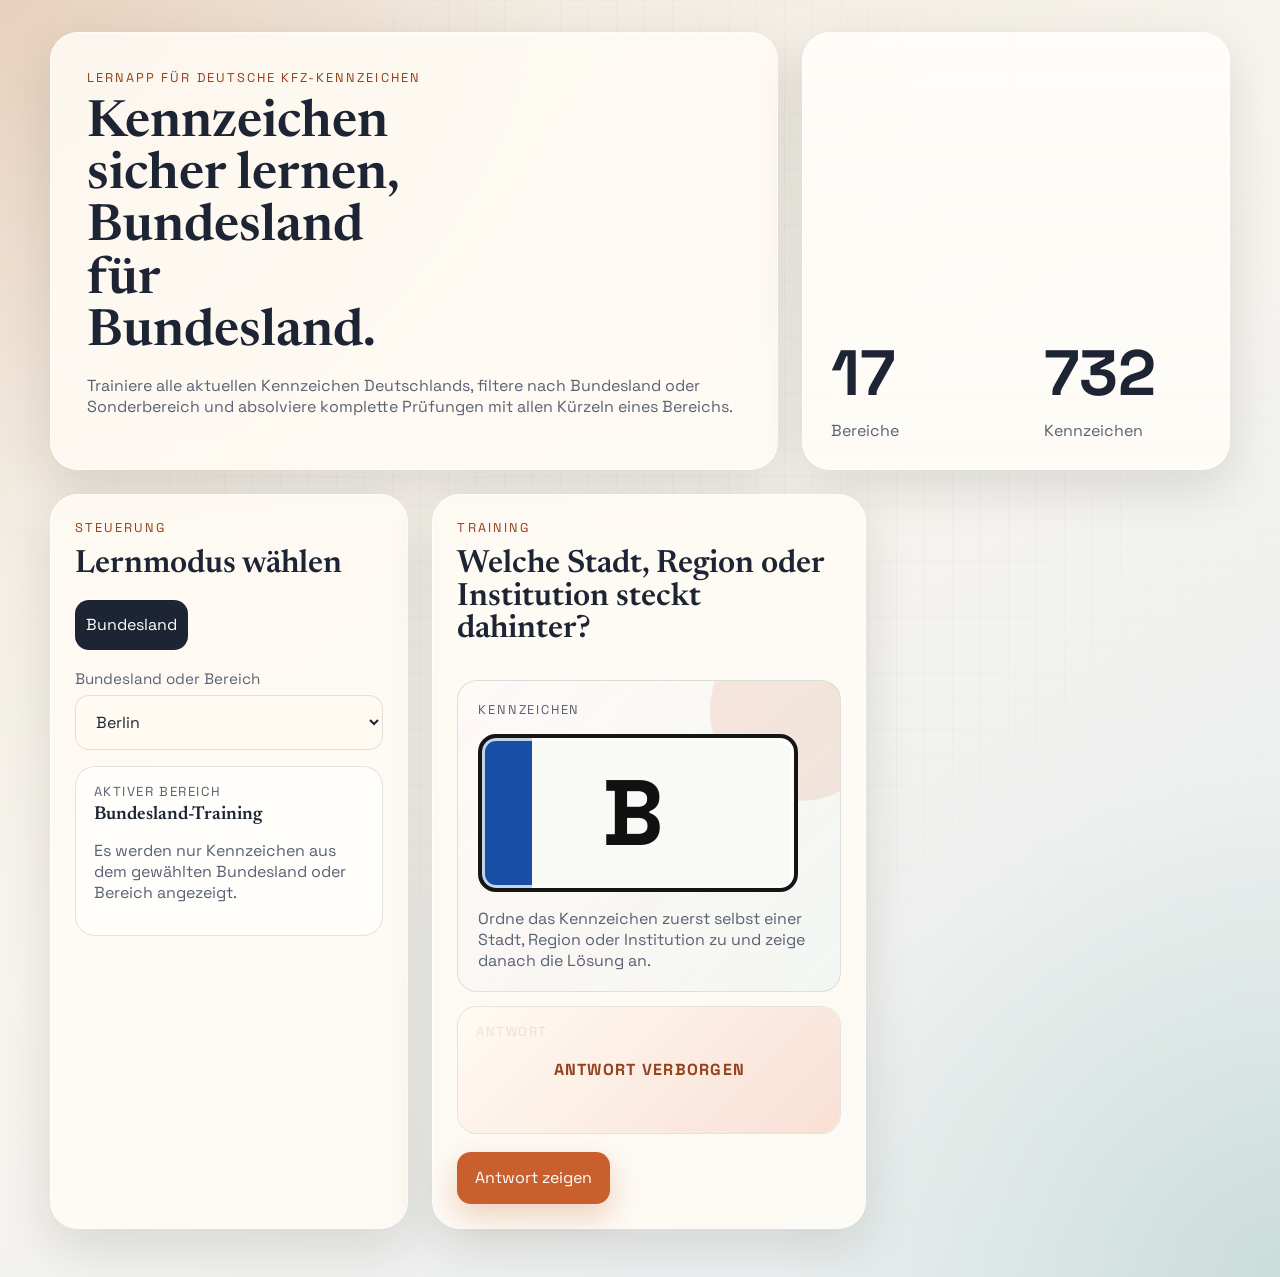
==== index.html @ 7211979e "Add files via upload" ====
<!DOCTYPE html>
<html lang="de">
<head>
    <meta charset="UTF-8">
    <meta name="viewport" content="width=device-width, initial-scale=1.0">
    <title>Kennzeichen Trainer Deutschland</title>
    <link rel="preconnect" href="https://fonts.googleapis.com">
    <link rel="preconnect" href="https://fonts.gstatic.com" crossorigin>
    <link href="https://fonts.googleapis.com/css2?family=Space+Grotesk:wght@400;500;700&family=Newsreader:opsz,wght@6..72,600&display=swap" rel="stylesheet">
    <link rel="stylesheet" href="styles.css">
</head>
<body>
    <div class="page-shell">
        <header class="hero">
            <div class="hero__copy">
                <p class="eyebrow">Lernapp für deutsche Kfz-Kennzeichen</p>
                <h1>Kennzeichen sicher lernen, Bundesland für Bundesland.</h1>
                <p class="hero__text">
                    Trainiere alle aktuellen Kennzeichen Deutschlands, filtere nach Bundesland oder Sonderbereich und absolviere komplette Prüfungen mit allen Kürzeln eines Bereichs.
                </p>
            </div>
            <div class="hero__stats" aria-label="Uebersicht">
                <article>
                    <span id="state-count">16</span>
                    <p>Bereiche</p>
                </article>
                <article>
                    <span id="plate-count">0</span>
                    <p>Kennzeichen</p>
                </article>
            </div>
        </header>

        <main class="app-grid">
            <section class="panel controls-panel">
                <div class="panel__header">
                    <p class="eyebrow">Steuerung</p>
                    <h2>Lernmodus wählen</h2>
                </div>

                <div class="mode-switch" role="tablist" aria-label="Lernmodi">
                    <button class="mode-switch__button is-active" data-mode="state" role="tab" aria-selected="true">Bundesland</button>
                </div>

                <label class="field" for="state-select">
                    <span>Bundesland oder Bereich</span>
                    <select id="state-select"></select>
                </label>

                <div class="status-card">
                    <p class="status-card__label">Aktiver Bereich</p>
                    <h3 id="status-title">Zufälliges Kennzeichen</h3>
                    <p id="status-text">Wähle einen Modus und beginne mit dem Training.</p>
                </div>
            </section>

            <section class="panel trainer-panel">
                <div class="panel__header">
                    <p class="eyebrow">Training</p>
                    <h2>Welche Stadt, Region oder Institution steckt dahinter?</h2>
                </div>

                <div class="plate-card" id="plate-card">
                    <p class="plate-card__prefix">Kennzeichen</p>
                    <div class="plate-display" id="plate-display">B</div>
                    <p class="plate-hint" id="plate-hint">Tippe auf Antwort zeigen oder gib deine Vermutung zuerst selbst ab.</p>
                </div>

                <div class="answer-card" id="answer-card" aria-live="polite">
                    <p class="answer-card__label">Antwort</p>
                    <h3 id="answer-state">Berlin</h3>
                    <p id="answer-region">Stadt Berlin</p>
                </div>

                <div class="actions trainer-actions">
                    <button id="next-button" class="button button--primary">Antwort zeigen</button>
                </div>

            </section>

        </main>
    </div>

    <script src="plate-origin-data.js"></script>
    <script src="plate-data.js"></script>
    <script src="app.js"></script>
</body>
</html>
---- styles.css ----
:root {
    --bg: #f2efe8;
    --surface: rgba(255, 252, 245, 0.86);
    --surface-strong: #fffaf2;
    --text: #1d2433;
    --muted: #596273;
    --line: rgba(29, 36, 51, 0.12);
    --accent: #c95f2d;
    --accent-dark: #95411c;
    --accent-soft: #f6d4c5;
    --success: #1f7a5c;
    --danger: #8f2d2d;
    --shadow: 0 18px 50px rgba(35, 28, 18, 0.12);
    --radius-xl: 28px;
    --radius-lg: 20px;
    --radius-md: 14px;
}

* {
    box-sizing: border-box;
}

body {
    margin: 0;
    min-height: 100vh;
    font-family: "Space Grotesk", sans-serif;
    color: var(--text);
    background:
        radial-gradient(circle at top left, rgba(201, 95, 45, 0.18), transparent 32%),
        radial-gradient(circle at bottom right, rgba(31, 122, 92, 0.14), transparent 28%),
        linear-gradient(145deg, #efe9dc 0%, #f7f4ee 46%, #e6edf0 100%);
}

body::before {
    content: "";
    position: fixed;
    inset: 0;
    pointer-events: none;
    background-image: linear-gradient(rgba(29, 36, 51, 0.02) 1px, transparent 1px), linear-gradient(90deg, rgba(29, 36, 51, 0.02) 1px, transparent 1px);
    background-size: 28px 28px;
    mask-image: radial-gradient(circle at center, black 50%, transparent 95%);
}

.page-shell {
    position: relative;
    width: min(1180px, calc(100% - 2rem));
    margin: 0 auto;
    padding: 2rem 0 3rem;
}

.hero {
    display: grid;
    grid-template-columns: 1.7fr 1fr;
    gap: 1.5rem;
    align-items: stretch;
    margin-bottom: 1.5rem;
}

.hero__copy,
.hero__stats,
.panel {
    backdrop-filter: blur(16px);
    background: var(--surface);
    border: 1px solid rgba(255, 255, 255, 0.65);
    border-radius: var(--radius-xl);
    box-shadow: var(--shadow);
}

.hero__copy {
    padding: 2.25rem;
}

.hero__copy h1,
.panel__header h2,
.answer-card h3,
.status-card h3,
.exam-results h3 {
    margin: 0;
    font-family: "Newsreader", serif;
    font-weight: 600;
    line-height: 1.02;
}

.hero__copy h1 {
    font-size: clamp(2.5rem, 4vw, 4.7rem);
    max-width: 11ch;
}

.eyebrow {
    margin: 0 0 0.75rem;
    text-transform: uppercase;
    letter-spacing: 0.16em;
    font-size: 0.8rem;
    color: var(--accent-dark);
}

.hero__text,
.status-card p,
.plate-hint,
.memory-tip p,
.exam-feedback,
.field span {
    color: var(--muted);
}

.hero__stats {
    display: grid;
    grid-template-columns: 1fr 1fr;
    gap: 1px;
    overflow: hidden;
}

.hero__stats article {
    padding: 1.75rem;
    background: linear-gradient(180deg, rgba(255, 255, 255, 0.45), rgba(255, 255, 255, 0.2));
    display: flex;
    flex-direction: column;
    justify-content: end;
}

.hero__stats span {
    font-size: clamp(2.4rem, 5vw, 4rem);
    font-weight: 700;
}

.hero__stats p {
    margin: 0.4rem 0 0;
    color: var(--muted);
}

.app-grid {
    display: grid;
    grid-template-columns: 0.95fr 1.15fr 0.9fr;
    gap: 1.5rem;
}

.panel {
    padding: 1.5rem;
}

.trainer-panel {
    display: flex;
    flex-direction: column;
    gap: 0.9rem;
}

.panel__header {
    margin-bottom: 1.2rem;
}

.panel__header h2 {
    font-size: 2rem;
}

.mode-switch {
    display: grid;
    grid-template-columns: repeat(3, 1fr);
    gap: 0.6rem;
    margin-bottom: 1.2rem;
}

.mode-switch__button,
.button,
select,
input {
    border: 0;
    border-radius: var(--radius-md);
    font: inherit;
}

.mode-switch__button {
    padding: 0.9rem 0.7rem;
    background: rgba(29, 36, 51, 0.06);
    color: var(--text);
    cursor: pointer;
    transition: transform 180ms ease, background-color 180ms ease, color 180ms ease;
}

.mode-switch__button:hover,
.button:hover {
    transform: translateY(-1px);
}

.mode-switch__button.is-active {
    background: var(--text);
    color: #fff;
}

.field {
    display: block;
    margin-bottom: 1rem;
}

.field span {
    display: block;
    margin-bottom: 0.45rem;
    font-size: 0.95rem;
}

select,
input {
    width: 100%;
    padding: 0.95rem 1rem;
    background: var(--surface-strong);
    border: 1px solid var(--line);
    color: var(--text);
}

.actions {
    display: flex;
    flex-wrap: wrap;
    gap: 0.8rem;
    margin-bottom: 1rem;
}

.trainer-actions {
    margin: 0;
    margin-top: 0.25rem;
}

.button {
    padding: 0.95rem 1.1rem;
    cursor: pointer;
    transition: transform 180ms ease, background-color 180ms ease, box-shadow 180ms ease;
}

.button--primary {
    background: var(--accent);
    color: #fff;
    box-shadow: 0 12px 30px rgba(201, 95, 45, 0.28);
}

.button--secondary {
    background: var(--success);
    color: #fff;
}

.button--ghost {
    background: rgba(29, 36, 51, 0.08);
    color: var(--text);
}

.button:disabled {
    opacity: 0.5;
    cursor: not-allowed;
    transform: none;
    box-shadow: none;
}

.status-card,
.answer-card,
.memory-tip,
.exam-feedback,
.exam-results,
.plate-card,
.exam-progress {
    border: 1px solid var(--line);
    border-radius: var(--radius-lg);
    background: rgba(255, 255, 255, 0.58);
}

.status-card,
.answer-card,
.memory-tip,
.exam-feedback,
.exam-results,
.exam-progress {
    padding: 1rem 1.1rem;
}

.answer-card {
    min-height: 118px;
    display: flex;
    flex-direction: column;
    justify-content: center;
}

.status-card__label,
.answer-card__label,
.memory-tip__label,
.exam-progress__label {
    margin: 0 0 0.3rem;
    font-size: 0.82rem;
    text-transform: uppercase;
    letter-spacing: 0.12em;
    color: var(--accent-dark);
}

.plate-card {
    position: relative;
    overflow: hidden;
    padding: 1.25rem;
    min-height: 290px;
    display: flex;
    flex-direction: column;
    justify-content: center;
    gap: 1rem;
    background:
        linear-gradient(135deg, rgba(255, 255, 255, 0.86), rgba(255, 255, 255, 0.62)),
        linear-gradient(120deg, rgba(201, 95, 45, 0.22), rgba(31, 122, 92, 0.14));
}

.plate-card::after {
    content: "";
    position: absolute;
    width: 180px;
    height: 180px;
    right: -50px;
    top: -60px;
    border-radius: 50%;
    background: rgba(201, 95, 45, 0.12);
}

.plate-card__prefix {
    margin: 0;
    text-transform: uppercase;
    letter-spacing: 0.14em;
    font-size: 0.8rem;
    color: var(--muted);
}

.plate-display {
    position: relative;
    z-index: 1;
    display: inline-flex;
    align-items: center;
    justify-content: center;
    width: min(100%, 320px);
    min-height: 116px;
    padding: 1rem 1.5rem;
    border-radius: 18px;
    border: 4px solid #151515;
    background: linear-gradient(90deg, #184ea6 0 16%, #f9f9f6 16% 100%);
    color: #111;
    font-size: clamp(3rem, 10vw, 5.8rem);
    font-weight: 700;
    letter-spacing: 0.12em;
    box-shadow: inset 0 0 0 3px rgba(255, 255, 255, 0.75);
}

.plate-hint {
    position: relative;
    z-index: 1;
    margin: 0;
}

.answer-card,
.memory-tip {
    margin-top: 0;
}

.answer-card.is-concealed h3,
.answer-card.is-concealed p:last-child {
    opacity: 0;
}

.answer-card.is-concealed {
    position: relative;
}

.answer-card.is-concealed::after {
    content: "Antwort verborgen";
    position: absolute;
    inset: 0;
    display: flex;
    align-items: center;
    justify-content: center;
    font-weight: 700;
    letter-spacing: 0.08em;
    text-transform: uppercase;
    color: var(--accent-dark);
    background: linear-gradient(135deg, rgba(255, 250, 242, 0.9), rgba(246, 212, 197, 0.72));
    border-radius: inherit;
}

.exam-progress {
    display: grid;
    grid-template-columns: 1fr auto;
    gap: 1rem;
    align-items: center;
    margin-bottom: 1rem;
}

.exam-feedback {
    min-height: 92px;
}

.exam-results ul {
    margin: 0.8rem 0 0;
    padding-left: 1.2rem;
}

.exam-results li + li {
    margin-top: 0.35rem;
}

.hidden {
    display: none;
}

@media (max-width: 1080px) {
    .hero,
    .app-grid {
        grid-template-columns: 1fr;
    }

    .hero__stats {
        min-height: 180px;
    }
}

@media (max-width: 640px) {
    .page-shell {
        width: min(100% - 0.75rem, 100%);
        padding-top: 0.75rem;
    }

    .hero__copy,
    .panel {
        padding: 1rem;
        border-radius: 20px;
    }

    .panel__header h2 {
        font-size: 1.4rem;
    }

    .mode-switch {
        grid-template-columns: 1fr;
    }

    .actions {
        flex-direction: column;
        margin-bottom: 0;
    }

    .button {
        width: 100%;
        min-height: 48px;
    }

    .trainer-panel {
        gap: 0.7rem;
    }

    .plate-card {
        min-height: 170px;
        padding: 0.9rem;
    }

    .plate-display {
        min-height: 82px;
        font-size: 2.4rem;
        width: 100%;
    }

    .answer-card,
    .status-card {
        padding: 0.8rem 0.9rem;
    }

    .answer-card {
        min-height: 110px;
    }

    .exam-progress {
        grid-template-columns: 1fr;
    }
}
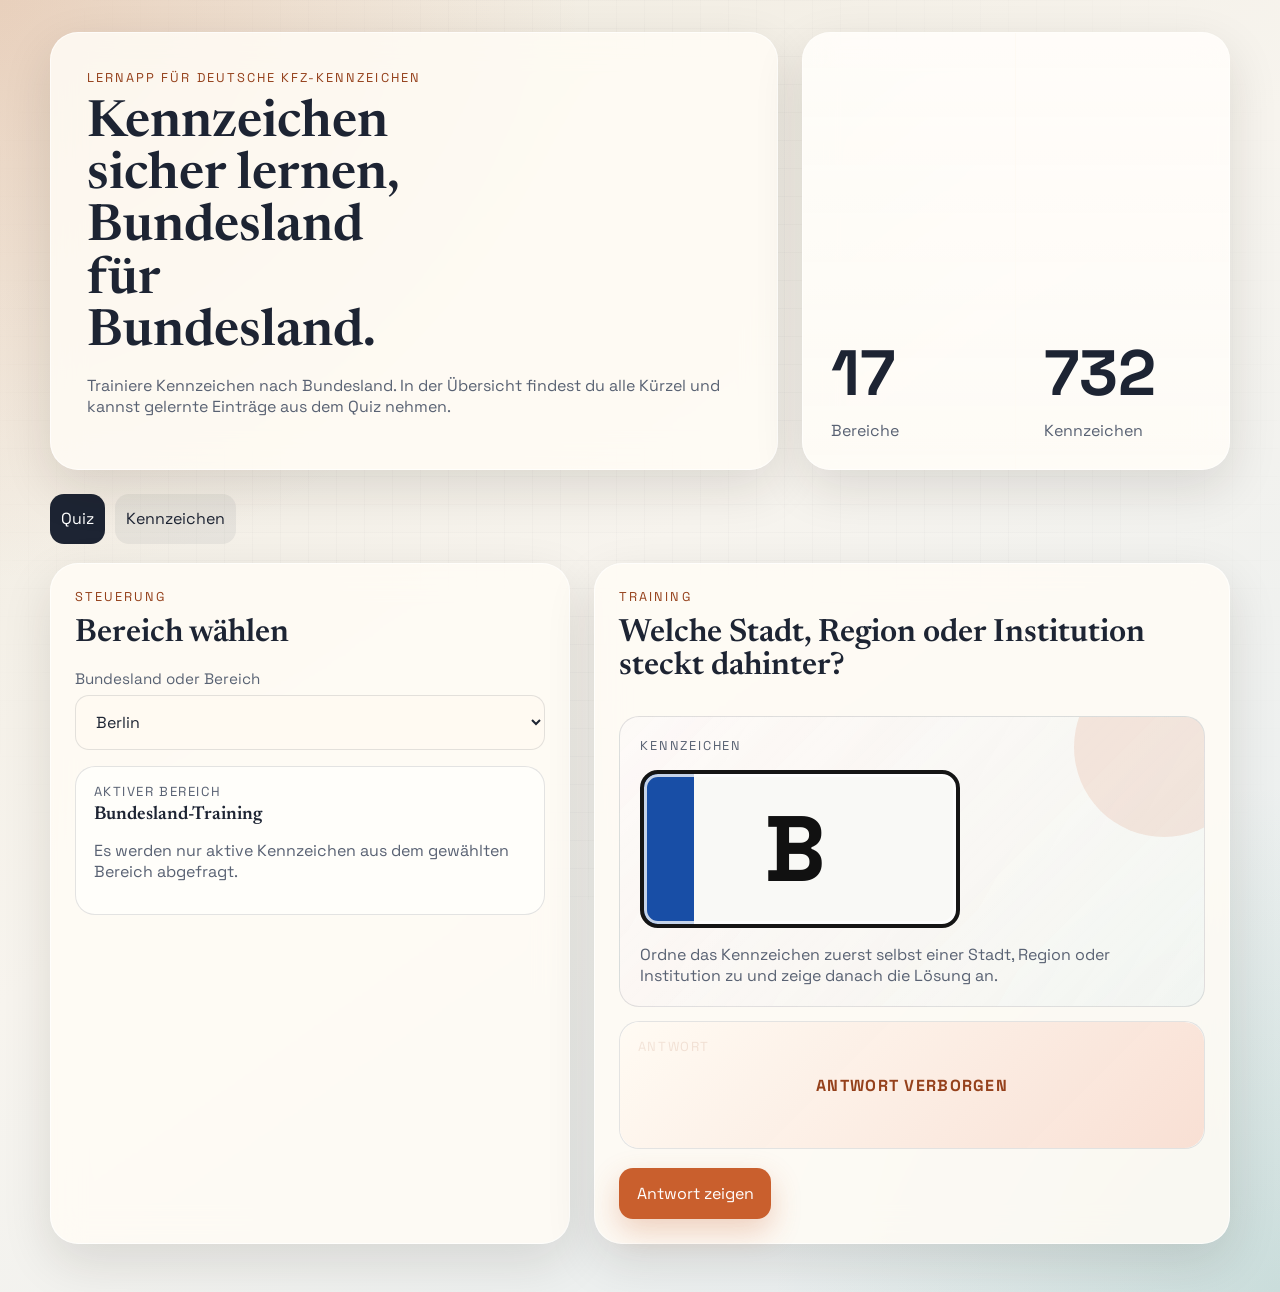
==== commit 8c65400e: "Add learned plate selection" ====
--- a/index.html
+++ b/index.html
@@ -16,7 +16,7 @@
                 <p class="eyebrow">Lernapp für deutsche Kfz-Kennzeichen</p>
                 <h1>Kennzeichen sicher lernen, Bundesland für Bundesland.</h1>
                 <p class="hero__text">
-                    Trainiere alle aktuellen Kennzeichen Deutschlands, filtere nach Bundesland oder Sonderbereich und absolviere komplette Prüfungen mit allen Kürzeln eines Bereichs.
+                    Trainiere Kennzeichen nach Bundesland. In der Übersicht findest du alle Kürzel und kannst gelernte Einträge aus dem Quiz nehmen.
                 </p>
             </div>
             <div class="hero__stats" aria-label="Uebersicht">
@@ -31,15 +31,17 @@
             </div>
         </header>
 
-        <main class="app-grid">
+        <main>
+            <nav class="view-switch" role="tablist" aria-label="Ansichten">
+                <button id="quiz-tab" class="view-switch__button is-active" data-view="quiz" role="tab" aria-selected="true" aria-controls="quiz-view">Quiz</button>
+                <button id="inventory-tab" class="view-switch__button" data-view="inventory" role="tab" aria-selected="false" aria-controls="inventory-view">Kennzeichen</button>
+            </nav>
+
+            <div class="app-grid" id="quiz-view" role="tabpanel" aria-labelledby="quiz-tab">
             <section class="panel controls-panel">
                 <div class="panel__header">
                     <p class="eyebrow">Steuerung</p>
-                    <h2>Lernmodus wählen</h2>
-                </div>
-
-                <div class="mode-switch" role="tablist" aria-label="Lernmodi">
-                    <button class="mode-switch__button is-active" data-mode="state" role="tab" aria-selected="true">Bundesland</button>
+                    <h2>Bereich wählen</h2>
                 </div>
 
                 <label class="field" for="state-select">
@@ -75,9 +77,20 @@
                 <div class="actions trainer-actions">
                     <button id="next-button" class="button button--primary">Antwort zeigen</button>
                 </div>
+            </section>
+            </div>
 
+            <section class="panel inventory-panel hidden" id="inventory-view" role="tabpanel" aria-labelledby="inventory-tab">
+                <div class="panel__header inventory-panel__header">
+                    <div>
+                        <p class="eyebrow">Lernstand</p>
+                        <h2>Alle Kennzeichen</h2>
+                        <p class="inventory-summary" id="inventory-summary"></p>
+                    </div>
+                    <button id="reset-progress-button" class="button button--ghost" type="button">Alle wieder aktivieren</button>
+                </div>
+                <div class="inventory-list" id="inventory-list"></div>
             </section>
-
         </main>
     </div>
 
--- a/styles.css
+++ b/styles.css
@@ -130,7 +130,7 @@
 
 .app-grid {
     display: grid;
-    grid-template-columns: 0.95fr 1.15fr 0.9fr;
+    grid-template-columns: 0.9fr 1.1fr;
     gap: 1.5rem;
 }
 
@@ -152,14 +152,13 @@
     font-size: 2rem;
 }
 
-.mode-switch {
-    display: grid;
-    grid-template-columns: repeat(3, 1fr);
+.view-switch {
+    display: flex;
     gap: 0.6rem;
     margin-bottom: 1.2rem;
 }
 
-.mode-switch__button,
+.view-switch__button,
 .button,
 select,
 input {
@@ -168,7 +167,7 @@
     font: inherit;
 }
 
-.mode-switch__button {
+.view-switch__button {
     padding: 0.9rem 0.7rem;
     background: rgba(29, 36, 51, 0.06);
     color: var(--text);
@@ -176,14 +175,116 @@
     transition: transform 180ms ease, background-color 180ms ease, color 180ms ease;
 }
 
-.mode-switch__button:hover,
+.view-switch__button:hover,
 .button:hover {
     transform: translateY(-1px);
 }
 
-.mode-switch__button.is-active {
+.view-switch__button.is-active {
     background: var(--text);
     color: #fff;
+}
+
+.inventory-panel__header {
+    display: flex;
+    justify-content: space-between;
+    align-items: end;
+    gap: 1rem;
+}
+
+.inventory-summary,
+.inventory-group__count {
+    color: var(--muted);
+}
+
+.inventory-summary {
+    margin: 0.6rem 0 0;
+}
+
+.inventory-list {
+    display: grid;
+    grid-template-columns: repeat(2, minmax(0, 1fr));
+    column-gap: 2rem;
+}
+
+.inventory-group {
+    min-width: 0;
+    padding: 1rem 0;
+    border-top: 1px solid var(--line);
+}
+
+.inventory-group__header {
+    display: flex;
+    justify-content: space-between;
+    align-items: baseline;
+    gap: 0.75rem;
+    margin-bottom: 0.4rem;
+    list-style: none;
+    cursor: pointer;
+}
+
+.inventory-group__header::-webkit-details-marker {
+    display: none;
+}
+
+.inventory-group__header::after {
+    content: "+";
+    width: 1rem;
+    text-align: center;
+    color: var(--accent-dark);
+}
+
+.inventory-group[open] .inventory-group__header::after {
+    content: "-";
+}
+
+.inventory-group__header h3 {
+    margin: 0;
+    font-size: 1.15rem;
+}
+
+.inventory-group__count {
+    font-size: 0.85rem;
+}
+
+.inventory-group__entries {
+    display: grid;
+    grid-template-columns: repeat(auto-fill, minmax(220px, 1fr));
+}
+
+.inventory-entry {
+    display: grid;
+    grid-template-columns: 1rem 3rem minmax(0, 1fr);
+    align-items: center;
+    gap: 0.65rem;
+    min-width: 0;
+    padding: 0.45rem 0.35rem;
+    border-bottom: 1px solid rgba(29, 36, 51, 0.07);
+    cursor: pointer;
+}
+
+.inventory-entry:hover {
+    background: rgba(29, 36, 51, 0.04);
+}
+
+.inventory-entry input {
+    width: 1rem;
+    height: 1rem;
+    margin: 0;
+    padding: 0;
+    accent-color: var(--success);
+}
+
+.inventory-entry__code {
+    font-weight: 700;
+}
+
+.inventory-entry__origin {
+    overflow: hidden;
+    color: var(--muted);
+    font-size: 0.88rem;
+    text-overflow: ellipsis;
+    white-space: nowrap;
 }
 
 .field {
@@ -425,8 +526,13 @@
         font-size: 1.4rem;
     }
 
-    .mode-switch {
+    .inventory-list {
         grid-template-columns: 1fr;
+    }
+
+    .inventory-panel__header {
+        align-items: stretch;
+        flex-direction: column;
     }
 
     .actions {
